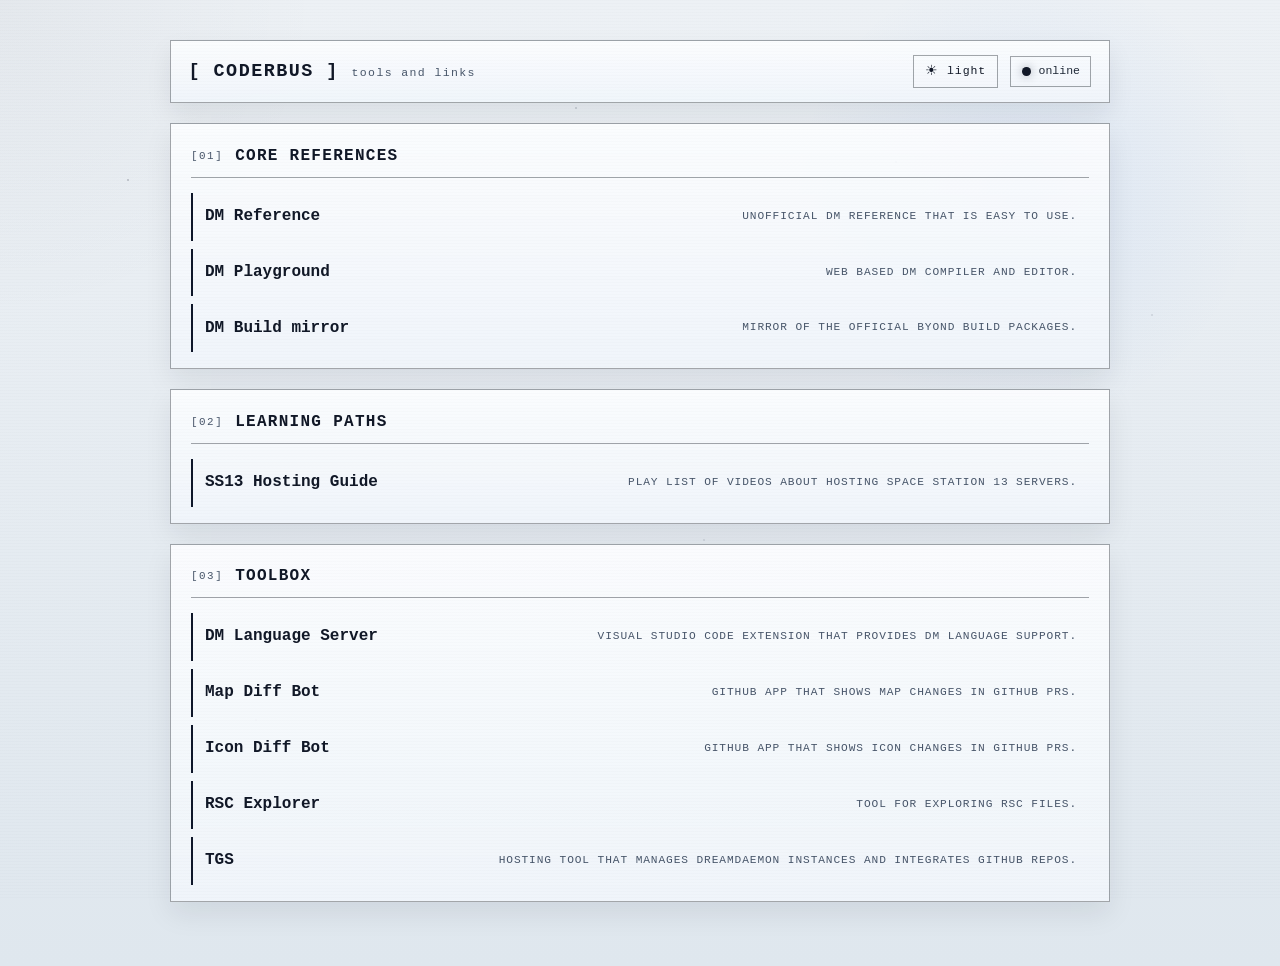
==== index.html @ 67865252 "Actually add the site" ====
<!DOCTYPE html>
<html lang="en">
  <head>
    <meta charset="UTF-8" />
    <meta name="viewport" content="width=device-width, initial-scale=1.0" />
    <meta
      name="description"
      content="Coderbus resources"
    />
    <title>CoderBus // Tools</title>
    <link rel="stylesheet" href="styles.css" />
  </head>
  <body>
    <div class="page-shell">
      <header class="topbar">
        <div class="brand-block">
          <span class="brand-mark">[ Coderbus ]</span>
          <span class="brand-subtitle">Tools and Links</span>
        </div>

        <div class="topbar-controls">
          <button class="theme-toggle" type="button" aria-label="Toggle theme" aria-pressed="false">
            <span class="theme-toggle__icon" aria-hidden="true">☾</span>
            <span class="theme-toggle__label">dark</span>
          </button>

          <div class="status-panel">
            <span class="status-led"></span>
            <span>online</span>
          </div>
        </div>
      </header>

      <main class="content">
                <section class="panel">
          <div class="section-heading">
            <span class="heading-tag">[01]</span>
            <h2>Core references</h2>
          </div>

          <ul class="resource-list">
            <li class="resource-item">
              <a href="https://ref.dm-lang.org/" target="_blank" rel="noreferrer">DM Reference</a>
              <span class="meta">Unofficial DM reference that is easy to use.</span>
            </li>
            <li class="resource-item">
              <a href="https://play.dm-lang.org/" target="_blank" rel="noreferrer">DM Playground</a>
              <span class="meta">Web based DM compiler and editor.</span>
            </li>
            <li class="resource-item">
              <a href="https://byond-builds.dm-lang.org/" target="_blank" rel="noreferrer">DM Build mirror</a>
              <span class="meta">Mirror of the official BYOND build packages.</span>
            </li>
          </ul>
        </section>
        <section class="panel">
          <div class="section-heading">
            <span class="heading-tag">[02]</span>
            <h2>Learning paths</h2>
          </div>

          <ul class="resource-list">
            <li class="resource-item">
              <a href="https://www.youtube.com/playlist?list=PL6o5Pj2jK5oR32IIISSjMx_fJ-X5gYE2Y" target="_blank" rel="noreferrer">SS13 Hosting Guide</a>
              <span class="meta">Play list of videos about hosting Space Station 13 Servers.</span>
            </li>
          </ul>
        </section>
        <section class="panel">
          <div class="section-heading">
            <span class="heading-tag">[03]</span>
            <h2>Toolbox</h2>
          </div>

          <ul class="resource-list">
            <li class="resource-item">
              <a href="https://marketplace.visualstudio.com/items?itemName=platymuus.dm-langclient" target="_blank" rel="noreferrer">DM Language Server</a>
              <span class="meta">Visual Studio Code extension that provides DM language support.</span>
            </li>
            <li class="resource-item">
              <a href="https://github.com/apps/mapdiffbot-2" target="_blank" rel="noreferrer">Map Diff Bot</a>
              <span class="meta">Github App that shows map changes in github PRs.</span>
            </li>
            <li class="resource-item">
              <a href="https://github.com/apps/icondiffbot-2" target="_blank" rel="noreferrer">Icon Diff Bot</a>
              <span class="meta">Github App that shows icon changes in github PRs.</span>
            </li>
            <li class="resource-item">
              <a href="https://affectedarc07.co.uk/rscexplorer/" target="_blank" rel="noreferrer">RSC Explorer</a>
              <span class="meta">Tool for exploring RSC files.</span>
            </li>
            <li class="resource-item">
              <a href="https://github.com/tgstation/tgstation-server" target="_blank" rel="noreferrer">TGS</a>
              <span class="meta">Hosting tool that manages DreamDaemon instances and integrates github repos.</span>
            </li>
          </ul>
        </section>

      </main>
    </div>

    <script>
      (function () {
        const root = document.documentElement;
        const button = document.querySelector('.theme-toggle');
        const icon = document.querySelector('.theme-toggle__icon');
        const label = document.querySelector('.theme-toggle__label');

        function applyTheme(theme) {
          root.setAttribute('data-theme', theme);
          const isLight = theme === 'light';
          button.setAttribute('aria-pressed', String(isLight));
          icon.textContent = isLight ? '☀' : '☾';
          label.textContent = isLight ? 'light' : 'dark';
        }

        const storedTheme = localStorage.getItem('coderbus-theme');
        const browserPrefersLight = window.matchMedia('(prefers-color-scheme: light)').matches;
        const initialTheme = storedTheme || (browserPrefersLight ? 'light' : 'dark');
        applyTheme(initialTheme);

        button.addEventListener('click', function () {
          const nextTheme = root.getAttribute('data-theme') === 'light' ? 'dark' : 'light';
          localStorage.setItem('coderbus-theme', nextTheme);
          applyTheme(nextTheme);
        });
      })();
    </script>
  </body>
</html>
---- styles.css ----
:root {
  color-scheme: dark;
  --bg: #05070b;
  --bg-2: #0d1117;
  --panel: rgba(12, 16, 22, 0.94);
  --panel-alt: rgba(17, 20, 27, 0.96);
  --border: rgba(148, 164, 176, 0.55);
  --text: #f1f5f9;
  --muted: #c8d2dc;
  --soft: #dde6ee;
  --accent: #edf6ff;
  --accent-soft: rgba(176, 214, 255, 0.35);
  --shadow: rgba(140, 170, 205, 0.1);
}

:root[data-theme="light"] {
  color-scheme: light;
  --bg: #edf1f5;
  --bg-2: #dfe7ee;
  --panel: rgba(252, 253, 255, 0.9);
  --panel-alt: rgba(240, 245, 250, 0.95);
  --border: rgba(28, 37, 44, 0.4);
  --text: #111827;
  --muted: #475569;
  --soft: #1f2937;
  --accent: #0f172a;
  --accent-soft: rgba(15, 23, 42, 0.12);
  --shadow: rgba(15, 23, 42, 0.08);
}

@media (prefers-color-scheme: light) {
  :root:not([data-theme]) {
    color-scheme: light;
    --bg: #edf1f5;
    --bg-2: #dfe7ee;
    --panel: rgba(252, 253, 255, 0.9);
    --panel-alt: rgba(240, 245, 250, 0.95);
    --border: rgba(28, 37, 44, 0.4);
    --text: #111827;
    --muted: #475569;
    --soft: #1f2937;
    --accent: #0f172a;
    --accent-soft: rgba(15, 23, 42, 0.12);
    --shadow: rgba(15, 23, 42, 0.08);
  }
}

* {
  box-sizing: border-box;
}

html {
  scroll-behavior: smooth;
}

body {
  margin: 0;
  min-height: 100vh;
  background:
    radial-gradient(circle at top left, rgba(255, 255, 255, 0.06), transparent 22%),
    radial-gradient(circle at 80% 20%, rgba(168, 193, 255, 0.08), transparent 18%),
    linear-gradient(180deg, var(--bg) 0%, var(--bg-2) 100%);
  color: var(--text);
  font-family: "SFMono-Regular", "Consolas", "Liberation Mono", "Menlo", monospace;
  line-height: 1.6;
}

@media (prefers-color-scheme: light) {
  body {
    background:
      radial-gradient(circle at top left, rgba(15, 23, 42, 0.04), transparent 20%),
      radial-gradient(circle at 80% 20%, rgba(59, 130, 246, 0.08), transparent 18%),
      linear-gradient(180deg, var(--bg) 0%, var(--bg-2) 100%);
  }
}

:root[data-theme="light"] body {
  background:
    radial-gradient(circle at top left, rgba(15, 23, 42, 0.04), transparent 20%),
    radial-gradient(circle at 80% 20%, rgba(59, 130, 246, 0.08), transparent 18%),
    linear-gradient(180deg, var(--bg) 0%, var(--bg-2) 100%);
}

body::before {
  content: "";
  position: fixed;
  inset: 0;
  pointer-events: none;
  background-image:
    radial-gradient(1.5px 1.5px at 10% 20%, rgba(255,255,255,0.9) 0, transparent 100%),
    radial-gradient(1.2px 1.2px at 30% 40%, rgba(255,255,255,0.7) 0, transparent 100%),
    radial-gradient(1.4px 1.4px at 70% 18%, rgba(255,255,255,0.8) 0, transparent 100%),
    radial-gradient(1.1px 1.1px at 80% 70%, rgba(255,255,255,0.75) 0, transparent 100%),
    radial-gradient(1.6px 1.6px at 20% 80%, rgba(255,255,255,0.8) 0, transparent 100%),
    radial-gradient(1.3px 1.3px at 55% 60%, rgba(255,255,255,0.7) 0, transparent 100%),
    radial-gradient(1px 1px at 90% 35%, rgba(255,255,255,0.9) 0, transparent 100%),
    radial-gradient(1.2px 1.2px at 45% 12%, rgba(255,255,255,0.9) 0, transparent 100%);
  background-repeat: repeat;
  background-size: 100% 100%;
  opacity: 0.9;
}

@media (prefers-color-scheme: light) {
  body::before {
    background-image:
      radial-gradient(1.5px 1.5px at 10% 20%, rgba(15, 23, 42, 0.45) 0, transparent 100%),
      radial-gradient(1.2px 1.2px at 30% 40%, rgba(15, 23, 42, 0.3) 0, transparent 100%),
      radial-gradient(1.4px 1.4px at 70% 18%, rgba(15, 23, 42, 0.4) 0, transparent 100%),
      radial-gradient(1.1px 1.1px at 80% 70%, rgba(15, 23, 42, 0.35) 0, transparent 100%),
      radial-gradient(1.6px 1.6px at 20% 80%, rgba(15, 23, 42, 0.35) 0, transparent 100%),
      radial-gradient(1.3px 1.3px at 55% 60%, rgba(15, 23, 42, 0.25) 0, transparent 100%),
      radial-gradient(1px 1px at 90% 35%, rgba(15, 23, 42, 0.4) 0, transparent 100%),
      radial-gradient(1.2px 1.2px at 45% 12%, rgba(15, 23, 42, 0.45) 0, transparent 100%);
    opacity: 0.75;
  }
}

:root[data-theme="light"] body::before {
  background-image:
    radial-gradient(1.5px 1.5px at 10% 20%, rgba(15, 23, 42, 0.45) 0, transparent 100%),
    radial-gradient(1.2px 1.2px at 30% 40%, rgba(15, 23, 42, 0.3) 0, transparent 100%),
    radial-gradient(1.4px 1.4px at 70% 18%, rgba(15, 23, 42, 0.4) 0, transparent 100%),
    radial-gradient(1.1px 1.1px at 80% 70%, rgba(15, 23, 42, 0.35) 0, transparent 100%),
    radial-gradient(1.6px 1.6px at 20% 80%, rgba(15, 23, 42, 0.35) 0, transparent 100%),
    radial-gradient(1.3px 1.3px at 55% 60%, rgba(15, 23, 42, 0.25) 0, transparent 100%),
    radial-gradient(1px 1px at 90% 35%, rgba(15, 23, 42, 0.4) 0, transparent 100%),
    radial-gradient(1.2px 1.2px at 45% 12%, rgba(15, 23, 42, 0.45) 0, transparent 100%);
  opacity: 0.75;
}

body::after {
  content: "";
  position: fixed;
  inset: 0;
  pointer-events: none;
  background: repeating-linear-gradient(
    to bottom,
    rgba(255, 255, 255, 0.02),
    rgba(255, 255, 255, 0.02) 1px,
    transparent 1px,
    transparent 3px
  );
  opacity: 0.7;
}

@media (prefers-color-scheme: light) {
  body::after {
    background: repeating-linear-gradient(
      to bottom,
      rgba(17, 24, 39, 0.02),
      rgba(17, 24, 39, 0.02) 1px,
      transparent 1px,
      transparent 3px
    );
    opacity: 0.6;
  }
}

:root[data-theme="light"] body::after {
  background: repeating-linear-gradient(
    to bottom,
    rgba(17, 24, 39, 0.02),
    rgba(17, 24, 39, 0.02) 1px,
    transparent 1px,
    transparent 3px
  );
  opacity: 0.6;
}

.page-shell {
  position: relative;
  max-width: 980px;
  margin: 0 auto;
  padding: 2.5rem 1.25rem 4rem;
}

.topbar,
.panel {
  border: 1px solid var(--border);
  background: linear-gradient(180deg, var(--panel), var(--panel-alt));
  box-shadow: inset 0 0 0 1px rgba(255, 255, 255, 0.04), 0 0 0 1px rgba(255, 255, 255, 0.02), 0 12px 26px var(--shadow);
}

.topbar {
  display: flex;
  align-items: center;
  justify-content: space-between;
  gap: 1rem;
  padding: 0.9rem 1.1rem;
  margin-bottom: 1.25rem;
}

.topbar-controls {
  display: flex;
  align-items: center;
  gap: 0.75rem;
}

.brand-block {
  display: flex;
  align-items: baseline;
  flex-wrap: wrap;
  gap: 0.8rem;
}

.brand-mark {
  font-size: 1.15rem;
  letter-spacing: 0.08em;
  text-transform: uppercase;
  font-weight: 700;
}

.brand-subtitle {
  color: var(--muted);
  font-size: 0.72rem;
  letter-spacing: 0.12em;
  text-transform: lowercase;
}

.theme-toggle {
  appearance: none;
  border: 1px solid var(--border);
  background: rgba(255, 255, 255, 0.02);
  color: var(--text);
  cursor: pointer;
  display: inline-flex;
  align-items: center;
  gap: 0.5rem;
  padding: 0.38rem 0.7rem;
  font: inherit;
  font-size: 0.72rem;
  letter-spacing: 0.08em;
  text-transform: lowercase;
  transition: background 0.2s ease, border-color 0.2s ease, transform 0.2s ease;
}

.theme-toggle:hover,
.theme-toggle:focus-visible {
  background: rgba(255, 255, 255, 0.05);
  border-color: var(--accent);
  transform: translateY(-1px);
}

.theme-toggle__icon {
  display: inline-block;
  font-size: 0.9rem;
  line-height: 1;
}

.status-panel {
  display: inline-flex;
  align-items: center;
  gap: 0.5rem;
  border: 1px solid var(--border);
  padding: 0.35rem 0.65rem;
  font-size: 0.72rem;
  text-transform: lowercase;
  color: var(--soft);
}

.status-led {
  width: 0.55rem;
  height: 0.55rem;
  display: inline-block;
  border-radius: 50%;
  background: #f4f8ff;
  box-shadow: 0 0 10px rgba(203, 228, 255, 0.9);
}

@media (prefers-color-scheme: light) {
  .status-led {
    background: #111827;
    box-shadow: 0 0 10px rgba(15, 23, 42, 0.35);
  }
}

:root[data-theme="light"] .status-led {
  background: #111827;
  box-shadow: 0 0 10px rgba(15, 23, 42, 0.35);
}

.content {
  display: grid;
  gap: 1.25rem;
}

.panel {
  padding: 1.2rem 1.25rem 1rem;
}

.hero {
  background: linear-gradient(180deg, rgba(255,255,255,0.02), rgba(255,255,255,0.01));
}

.eyebrow,
.heading-tag {
  color: var(--muted);
  letter-spacing: 0.14em;
  text-transform: uppercase;
  font-size: 0.68rem;
}

.hero h1 {
  margin: 0.4rem 0 0.7rem;
  font-size: clamp(1.8rem, 3vw, 3rem);
  line-height: 1.1;
  letter-spacing: -0.04em;
}

.intro {
  margin: 0;
  max-width: 60ch;
  color: var(--soft);
}

.section-heading {
  display: flex;
  align-items: center;
  gap: 0.75rem;
  margin-bottom: 0.9rem;
  padding-bottom: 0.5rem;
  border-bottom: 1px solid var(--border);
}

.section-heading h2 {
  margin: 0;
  font-size: 1rem;
  letter-spacing: 0.08em;
  text-transform: uppercase;
}

.resource-list {
  list-style: none;
  margin: 0;
  padding: 0;
  display: grid;
  gap: 0.5rem;
}

.resource-item {
  display: flex;
  align-items: center;
  justify-content: space-between;
  gap: 1rem;
  padding: 0.7rem 0.75rem;
  border-left: 2px solid var(--accent);
  background: rgba(255, 255, 255, 0.015);
  transition: background 0.2s ease, transform 0.2s ease, box-shadow 0.2s ease;
}

.resource-item:hover {
  background: rgba(255, 255, 255, 0.03);
  box-shadow: inset 0 0 0 1px var(--accent-soft);
  transform: translateX(1px);
}

.resource-item a {
  flex: 1;
  color: var(--text);
  text-decoration: none;
  font-weight: 700;
}

.resource-item a:hover,
.resource-item a:focus-visible {
  text-decoration: underline;
  text-underline-offset: 0.2em;
}

.meta {
  color: var(--muted);
  font-size: 0.7rem;
  letter-spacing: 0.08em;
  text-transform: uppercase;
  white-space: nowrap;
}

@media (max-width: 640px) {
  .page-shell {
    padding-inline: 0.8rem;
  }

  .topbar {
    align-items: flex-start;
    flex-direction: column;
  }

  .resource-item {
    flex-direction: column;
    align-items: flex-start;
  }

  .meta {
    white-space: normal;
  }
}
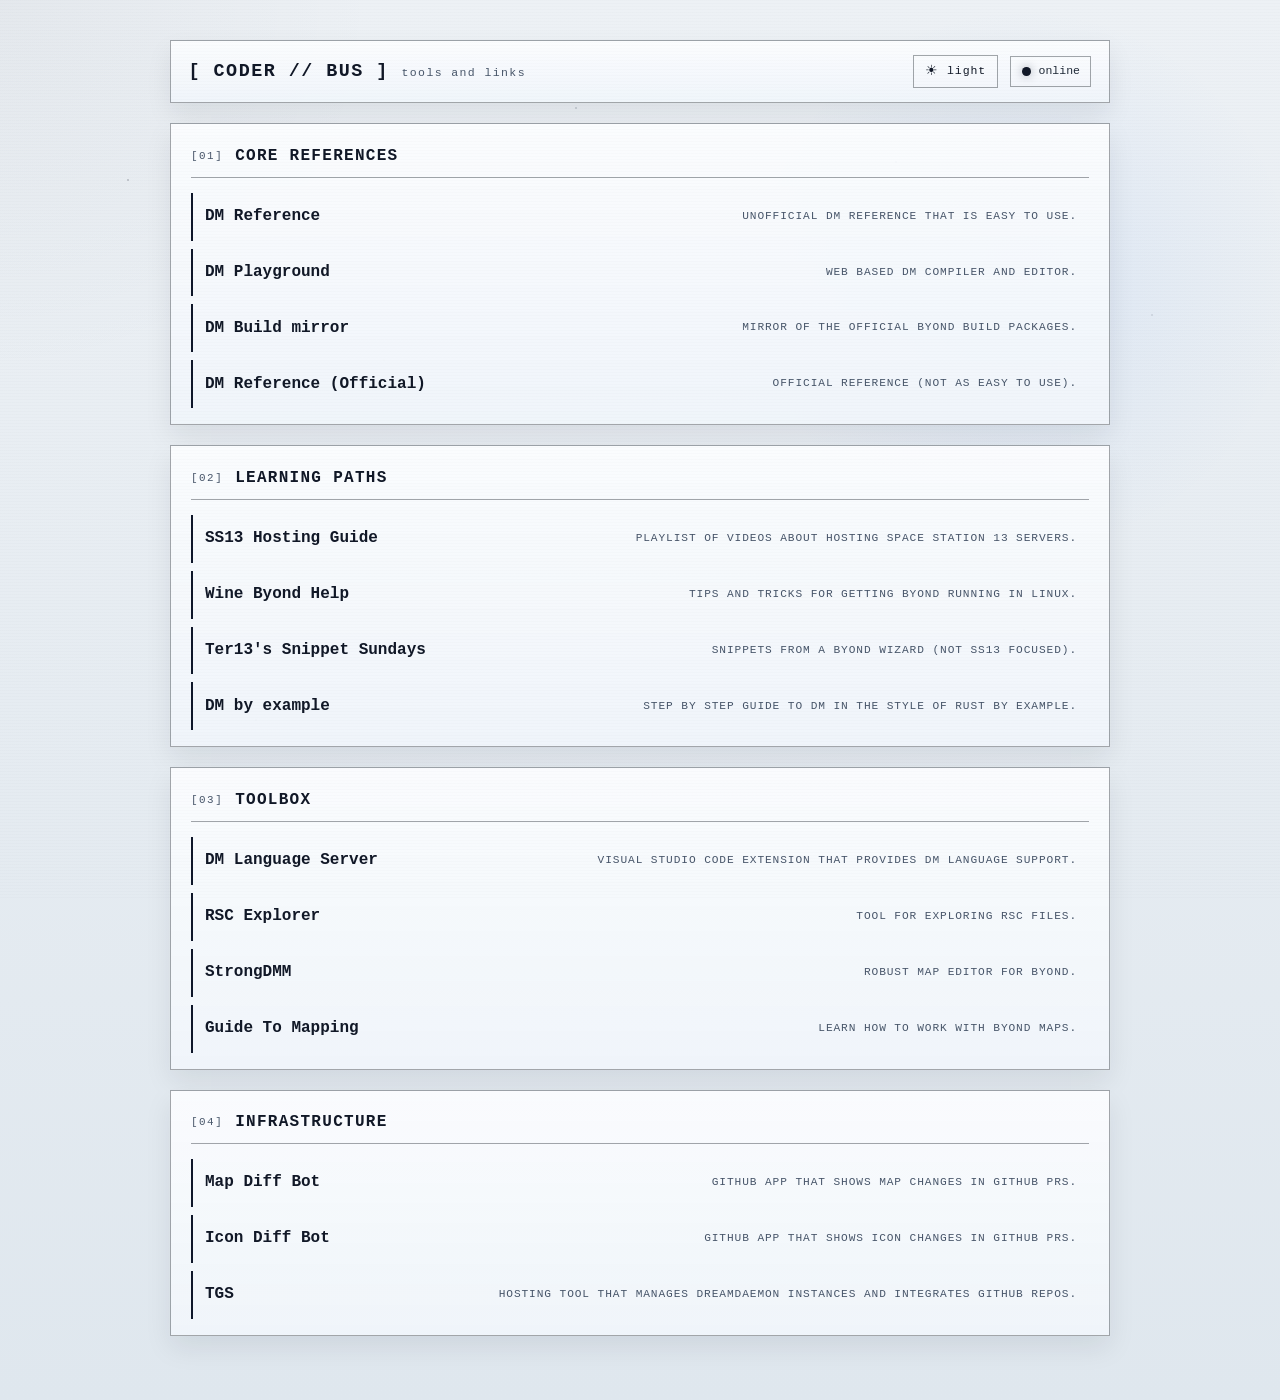
==== commit a0faf6a7: "The vengabus is coming" ====
--- a/index.html
+++ b/index.html
@@ -7,14 +7,14 @@
       name="description"
       content="Coderbus resources"
     />
-    <title>CoderBus // Tools</title>
+    <title>Coder // Bus</title>
     <link rel="stylesheet" href="styles.css" />
   </head>
   <body>
     <div class="page-shell">
       <header class="topbar">
         <div class="brand-block">
-          <span class="brand-mark">[ Coderbus ]</span>
+          <span class="brand-mark">[ Coder // Bus ]</span>
           <span class="brand-subtitle">Tools and Links</span>
         </div>
 
@@ -51,6 +51,10 @@
               <a href="https://byond-builds.dm-lang.org/" target="_blank" rel="noreferrer">DM Build mirror</a>
               <span class="meta">Mirror of the official BYOND build packages.</span>
             </li>
+            <li class="resource-item">
+              <a href="https://www.byond.com/docs/ref/#/DM" target="_blank" rel="noreferrer">DM Reference (Official)</a>
+              <span class="meta">Official reference (not as easy to use).</span>
+            </li>
           </ul>
         </section>
         <section class="panel">
@@ -62,7 +66,19 @@
           <ul class="resource-list">
             <li class="resource-item">
               <a href="https://www.youtube.com/playlist?list=PL6o5Pj2jK5oR32IIISSjMx_fJ-X5gYE2Y" target="_blank" rel="noreferrer">SS13 Hosting Guide</a>
-              <span class="meta">Play list of videos about hosting Space Station 13 Servers.</span>
+              <span class="meta">Playlist of videos about hosting Space Station 13 Servers.</span>
+            </li>
+            <li class="resource-item">
+              <a href="https://github.com/kinggoldcatter/Wine-Byond-help" target="_blank" rel="noreferrer">Wine Byond Help</a>
+              <span class="meta">Tips and tricks for getting byond running in linux.</span>
+            </li>
+            <li class="resource-item">
+              <a href="https://www.byond.com/forum/post/2215739" target="_blank" rel="noreferrer">Ter13&#x27;s Snippet Sundays</a>
+              <span class="meta">Snippets from a BYOND wizard (not SS13 focused).</span>
+            </li>
+            <li class="resource-item">
+              <a href="https://spacestation13.github.io/DMByExample/introduction.html" target="_blank" rel="noreferrer">DM by example</a>
+              <span class="meta">Step by step guide to DM in the style of rust by example.</span>
             </li>
           </ul>
         </section>
@@ -78,16 +94,33 @@
               <span class="meta">Visual Studio Code extension that provides DM language support.</span>
             </li>
             <li class="resource-item">
+              <a href="https://affectedarc07.co.uk/rscexplorer/" target="_blank" rel="noreferrer">RSC Explorer</a>
+              <span class="meta">Tool for exploring RSC files.</span>
+            </li>
+            <li class="resource-item">
+              <a href="https://github.com/SpaiR/StrongDMM" target="_blank" rel="noreferrer">StrongDMM</a>
+              <span class="meta">Robust Map Editor for BYOND.</span>
+            </li>
+            <li class="resource-item">
+              <a href="https://hackmd.io/@tgstation/SyVma0dS5" target="_blank" rel="noreferrer">Guide To Mapping</a>
+              <span class="meta">Learn How To Work With BYOND Maps.</span>
+            </li>
+          </ul>
+        </section>
+        <section class="panel">
+          <div class="section-heading">
+            <span class="heading-tag">[04]</span>
+            <h2>Infrastructure</h2>
+          </div>
+
+          <ul class="resource-list">
+            <li class="resource-item">
               <a href="https://github.com/apps/mapdiffbot-2" target="_blank" rel="noreferrer">Map Diff Bot</a>
               <span class="meta">Github App that shows map changes in github PRs.</span>
             </li>
             <li class="resource-item">
               <a href="https://github.com/apps/icondiffbot-2" target="_blank" rel="noreferrer">Icon Diff Bot</a>
               <span class="meta">Github App that shows icon changes in github PRs.</span>
-            </li>
-            <li class="resource-item">
-              <a href="https://affectedarc07.co.uk/rscexplorer/" target="_blank" rel="noreferrer">RSC Explorer</a>
-              <span class="meta">Tool for exploring RSC files.</span>
             </li>
             <li class="resource-item">
               <a href="https://github.com/tgstation/tgstation-server" target="_blank" rel="noreferrer">TGS</a>
@@ -124,6 +157,37 @@
           localStorage.setItem('coderbus-theme', nextTheme);
           applyTheme(nextTheme);
         });
+
+        const statusPanel = document.querySelector('.status-panel');
+        if (statusPanel) {
+          const minDelay = 10000;
+          const maxDelay = 60000;
+          const animationDurationMs = 5000;
+
+          function triggerStatusParallax() {
+            const now = new Date().toISOString();
+            console.log('[parallax] trigger at', now);
+            statusPanel.classList.remove('is-parallaxing');
+            void statusPanel.offsetWidth;
+            statusPanel.classList.add('is-parallaxing');
+
+            setTimeout(function () {
+              const finishTime = new Date().toISOString();
+              console.log('[parallax] finish at', finishTime);
+              statusPanel.classList.remove('is-parallaxing');
+              scheduleStatusParallax();
+            }, animationDurationMs);
+          }
+
+          function scheduleStatusParallax() {
+            const delay = minDelay + Math.random() * (maxDelay - minDelay);
+            const nextAt = new Date(Date.now() + delay).toISOString();
+            console.log('[parallax] scheduled for', nextAt, 'delayMs=', delay.toFixed(0));
+            setTimeout(triggerStatusParallax, delay);
+          }
+
+          scheduleStatusParallax();
+        }
       })();
     </script>
   </body>
--- a/styles.css
+++ b/styles.css
@@ -11,6 +11,9 @@
   --accent: #edf6ff;
   --accent-soft: rgba(176, 214, 255, 0.35);
   --shadow: rgba(140, 170, 205, 0.1);
+  --status-parallax-duration: 3s;
+  --status-parallax-opacity: 0.22;
+  --status-parallax-shift: 140%;
 }
 
 :root[data-theme="light"] {
@@ -248,6 +251,8 @@
 }
 
 .status-panel {
+  position: relative;
+  isolation: isolate;
   display: inline-flex;
   align-items: center;
   gap: 0.5rem;
@@ -256,6 +261,51 @@
   font-size: 0.72rem;
   text-transform: lowercase;
   color: var(--soft);
+  overflow: hidden;
+  background: rgba(255, 255, 255, 0.02);
+}
+
+.status-panel::before {
+  content: "";
+  position: absolute;
+  inset: -30% -20%;
+  z-index: 0;
+  background-image: url("vengabus.png");
+  background-repeat: no-repeat;
+  background-position: center;
+  background-size: contain;
+  opacity: 0;
+  filter: drop-shadow(0 0 12px rgba(103, 194, 255, 0.5));
+}
+
+.status-panel.is-parallaxing::before {
+  animation: status-parallax var(--status-parallax-duration) linear forwards;
+}
+
+.status-panel > * {
+  position: relative;
+  z-index: 1;
+}
+
+@keyframes status-parallax {
+  0% {
+    opacity: 0;
+    transform: translateX(calc(-1 * var(--status-parallax-shift))) scale(1.2);
+  }
+  15% {
+    opacity: var(--status-parallax-opacity);
+  }
+  45% {
+    opacity: var(--status-parallax-opacity);
+    transform: translateX(0) scale(1.1);
+  }
+  70% {
+    opacity: var(--status-parallax-opacity);
+  }
+  100% {
+    opacity: 0;
+    transform: translateX(var(--status-parallax-shift)) scale(1.2);
+  }
 }
 
 .status-led {
